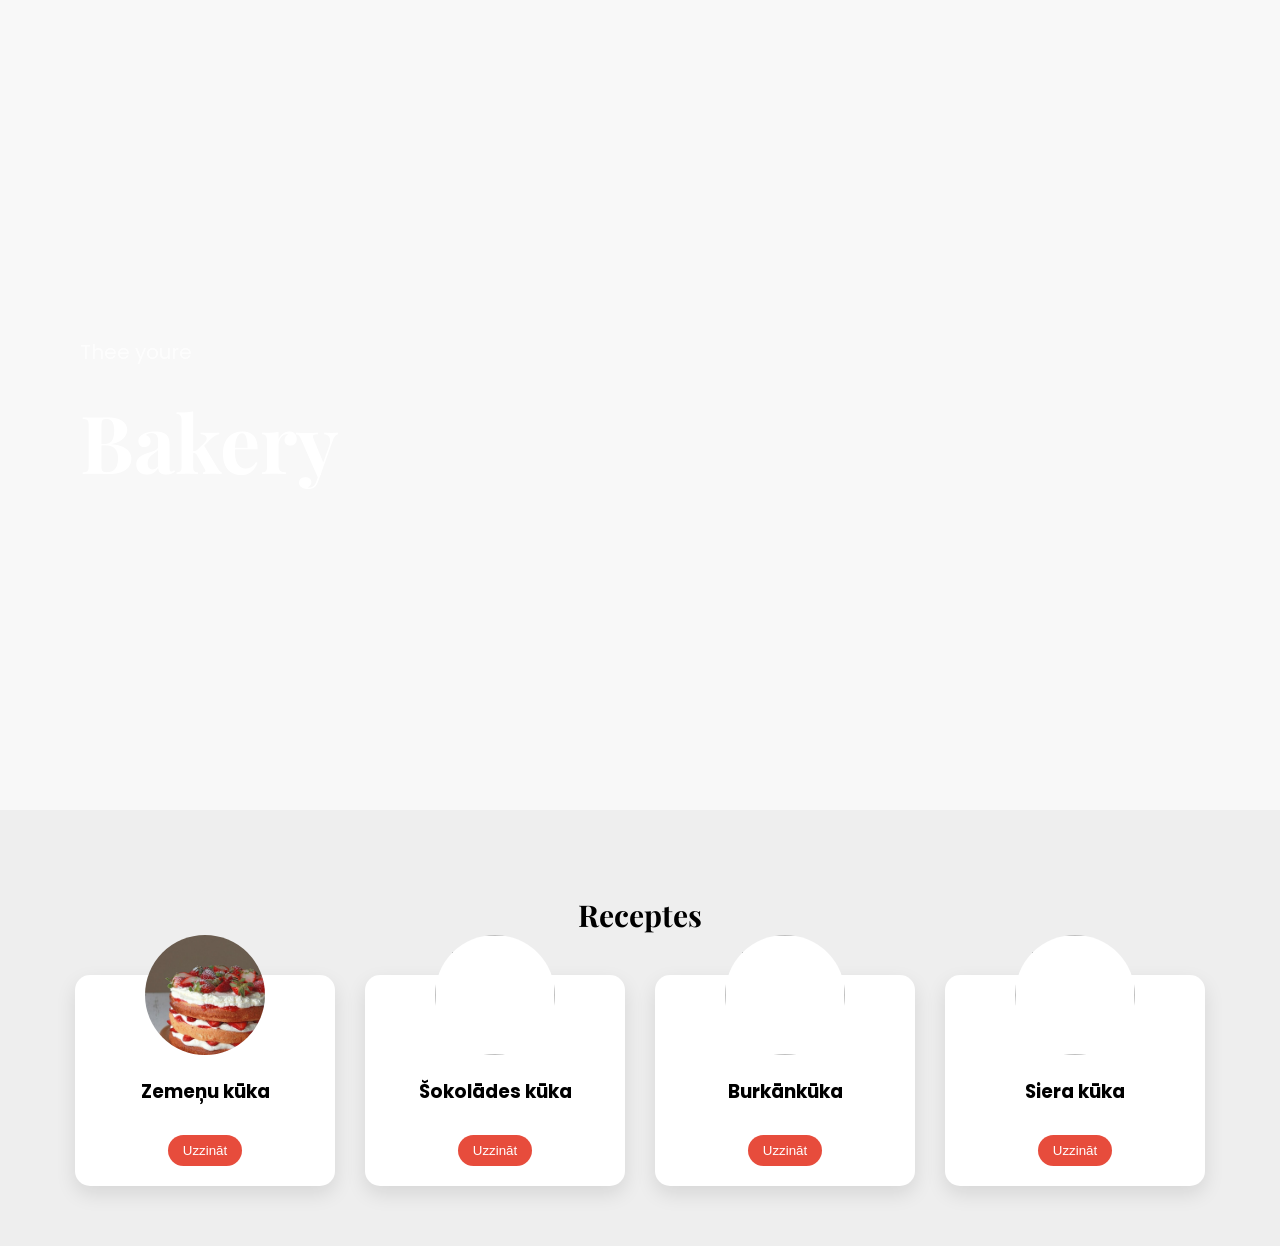
==== index.html @ bb01bf83 "Update index.html" ====
<!DOCTYPE html>
<html lang="lv">
<head>
<meta charset="UTF-8">
<title>Kūku pasaule</title>

<link rel="stylesheet" href="style.css">

<link href="https://fonts.googleapis.com/css2?family=Playfair+Display:wght@500&family=Poppins&display=swap" rel="stylesheet">
</head>

<body>

<section class="hero">
    <div class="hero-text">
        <p>Thee youre</p>
        <h1>Bakery</h1>
    </div>
</section>

<section class="products">
    <h2>Receptes</h2>

    <div class="product-grid">

        <a href="zemenu.html" class="product-card">
            <img src="zemenu.jpg">
            <h3>Zemeņu kūka</h3>
            <button>Uzzināt</button>
        </a>

        <a href="sokolades.html" class="product-card">
            <img src="https://source.unsplash.com/200x200/?chocolate-cake">
            <h3>Šokolādes kūka</h3>
            <button>Uzzināt</button>
        </a>

        <a href="burkanu.html" class="product-card">
            <img src="https://source.unsplash.com/200x200/?carrot-cake">
            <h3>Burkānkūka</h3>
            <button>Uzzināt</button>
        </a>

        <a href="siera.html" class="product-card">
            <img src="https://source.unsplash.com/200x200/?cheesecake">
            <h3>Siera kūka</h3>
            <button>Uzzināt</button>
        </a>

    </div>
</section>

</body>
</html>
---- style.css ----
body {
    margin: 0;
    font-family: 'Poppins', sans-serif;
    background: #f8f8f8;
}

/* HERO */
.hero {
    height: 90vh;
    background: url("https://images.unsplash.com/photo-1563729784474-d77dbb933a9e") no-repeat center/cover;
    display: flex;
    align-items: center;
    padding-left: 80px;
    color: white;
}

.hero-text p {
    font-size: 20px;
    opacity: 0.8;
}

.hero-text h1 {
    font-family: 'Playfair Display', serif;
    font-size: 80px;
    margin: 0;
}

/* PRODUKTI */
.products {
    padding: 60px;
    text-align: center;
    background: #eee;
}

.products h2 {
    font-family: 'Playfair Display', serif;
    font-size: 30px;
    margin-bottom: 40px;
}

.product-grid {
    display: flex;
    justify-content: center;
    gap: 30px;
    flex-wrap: wrap;
}

/* KARTIŅAS */
.product-card {
    background: white;
    width: 220px;
    padding: 20px;
    border-radius: 15px;
    text-decoration: none;
    color: black;
    box-shadow: 0 8px 20px rgba(0,0,0,0.1);
    transition: 0.3s;
}

.product-card img {
    width: 120px;
    height: 120px;
    border-radius: 50%;
    object-fit: cover;
    margin-top: -60px;
    background: white;
}

.product-card h3 {
    margin-top: 15px;
}

.product-card button {
    margin-top: 10px;
    padding: 8px 15px;
    border: none;
    background: #e74c3c;
    color: white;
    border-radius: 20px;
    cursor: pointer;
}

.product-card:hover {
    transform: translateY(-10px);
}
.hero.small {
    height: 40vh;
}

.recipe {
    max-width: 800px;
    margin: 40px auto;
    background: white;
    padding: 30px;
    border-radius: 15px;
    box-shadow: 0 10px 25px rgba(0,0,0,0.1);
}

.recipe img {
    width: 100%;
    border-radius: 10px;
}
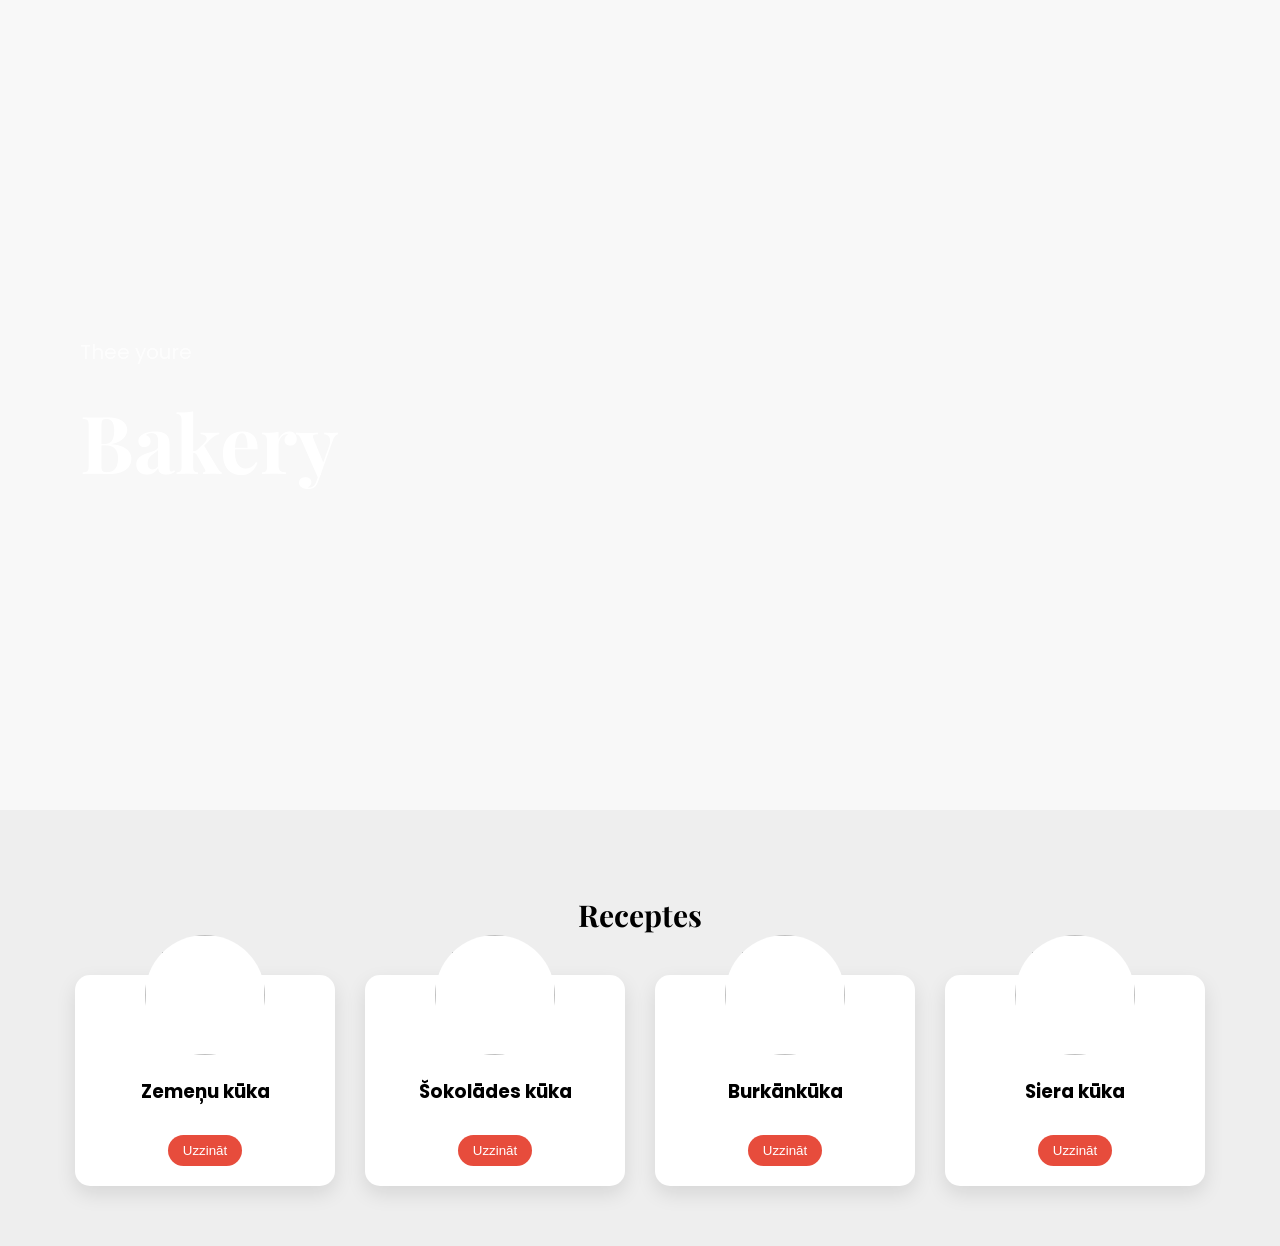
==== commit f8f0608a: "Update index.html" ====
--- a/index.html
+++ b/index.html
@@ -24,7 +24,7 @@
     <div class="product-grid">
 
         <a href="zemenu.html" class="product-card">
-            <img src="zemenu.jpg">
+            <img src="images/zemenu.jpg">
             <h3>Zemeņu kūka</h3>
             <button>Uzzināt</button>
         </a>
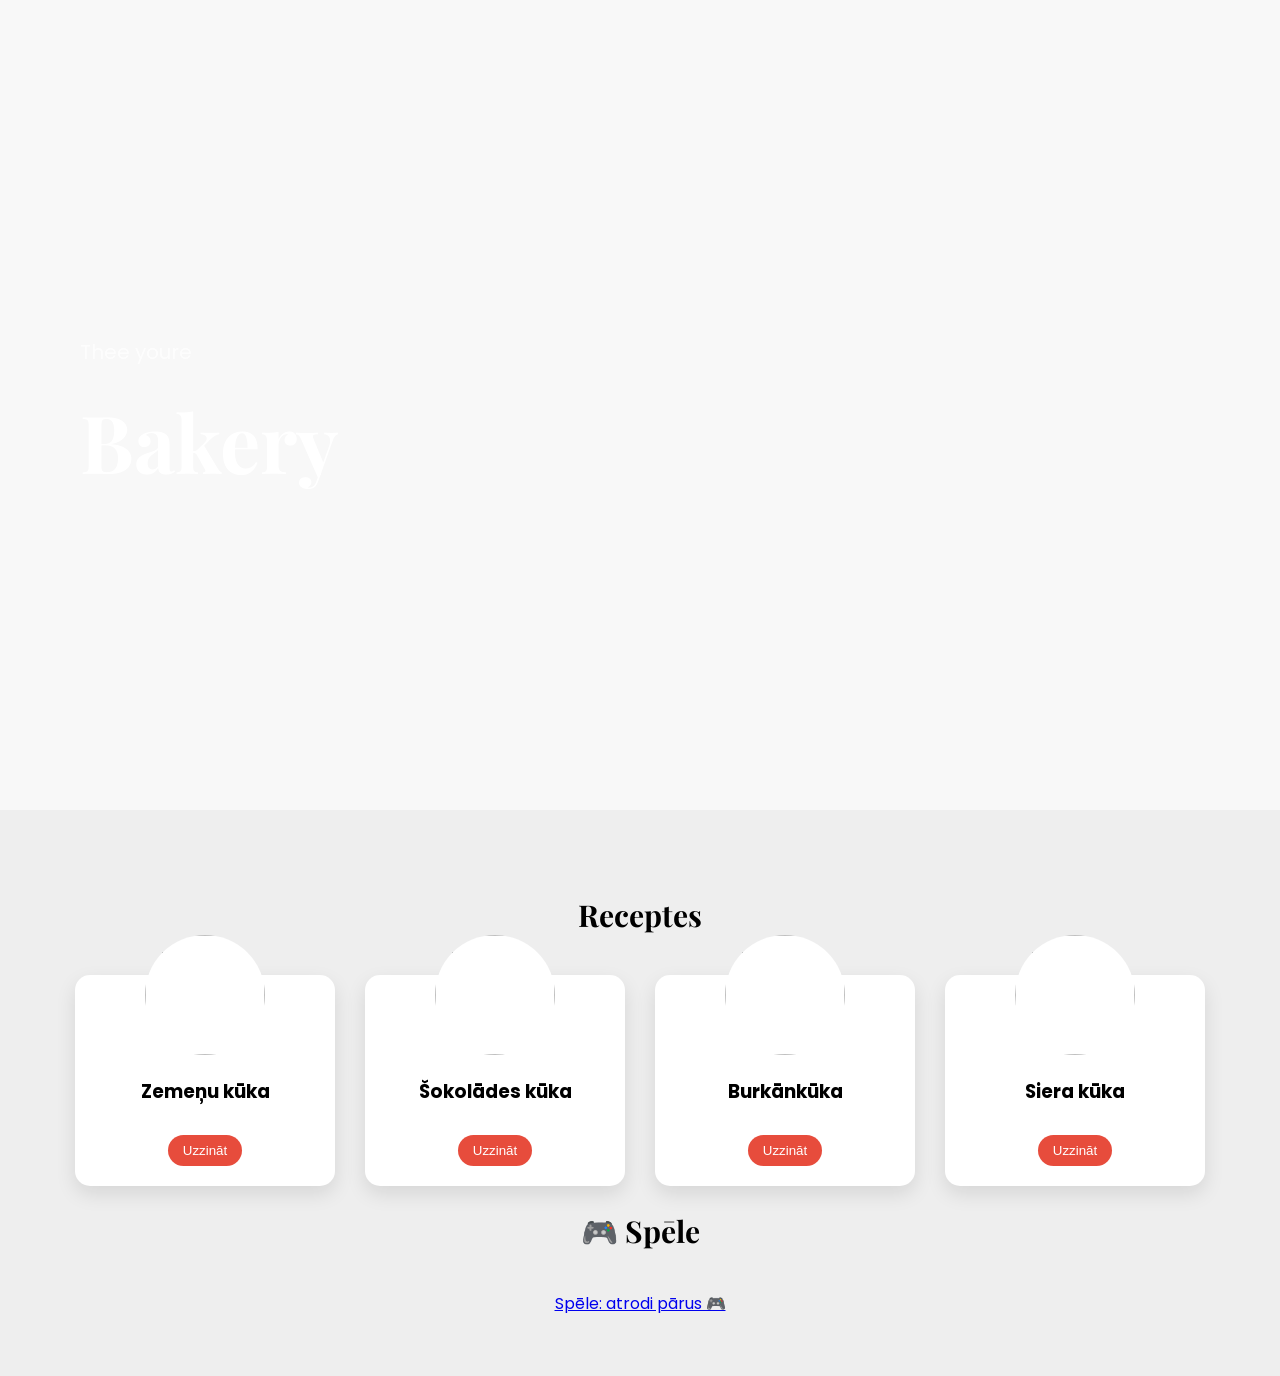
==== commit d0c5ad8c: "Update index.html" ====
--- a/index.html
+++ b/index.html
@@ -48,6 +48,15 @@
         </a>
 
     </div>
+      <h2>🎮 Spēle</h2>
+
+    <div class="grid">
+
+        <a href="spele.html" class="card game-card">
+            Spēle: atrodi pārus 🎮
+        </a>
+
+    </div>
 </section>
 
 </body>
--- a/style.css
+++ b/style.css
@@ -7,7 +7,7 @@
 /* HERO */
 .hero {
     height: 90vh;
-    background: url("https://images.unsplash.com/photo-1563729784474-d77dbb933a9e") no-repeat center/cover;
+    background: url("images/fons.jpg") no-repeat center/cover;
     display: flex;
     align-items: center;
     padding-left: 80px;
@@ -100,3 +100,52 @@
     width: 100%;
     border-radius: 10px;
 }
+
+/* SPĒLES KONTEINERS */
+.game-container {
+    text-align: center;
+    padding: 40px;
+}
+
+/* SPĒLES LAUKS */
+.game {
+    display: grid;
+    grid-template-columns: repeat(4, 90px);
+    gap: 15px;
+    justify-content: center;
+    margin: 30px 0;
+}
+
+/* KARTĪTES */
+.card-btn {
+    width: 90px;
+    height: 90px;
+    font-size: 30px;
+    border-radius: 15px;
+    border: none;
+    cursor: pointer;
+    background: white;
+    box-shadow: 0 6px 15px rgba(0,0,0,0.15);
+    transition: 0.3s;
+}
+
+.card-btn:hover {
+    transform: scale(1.1);
+}
+
+/* STATUS */
+#status {
+    font-size: 20px;
+    color: #e74c3c;
+}
+
+/* POGA */
+.back-btn {
+    display: inline-block;
+    padding: 10px 20px;
+    background: #e74c3c;
+    color: white;
+    border-radius: 20px;
+    text-decoration: none;
+    margin-top: 20px;
+}
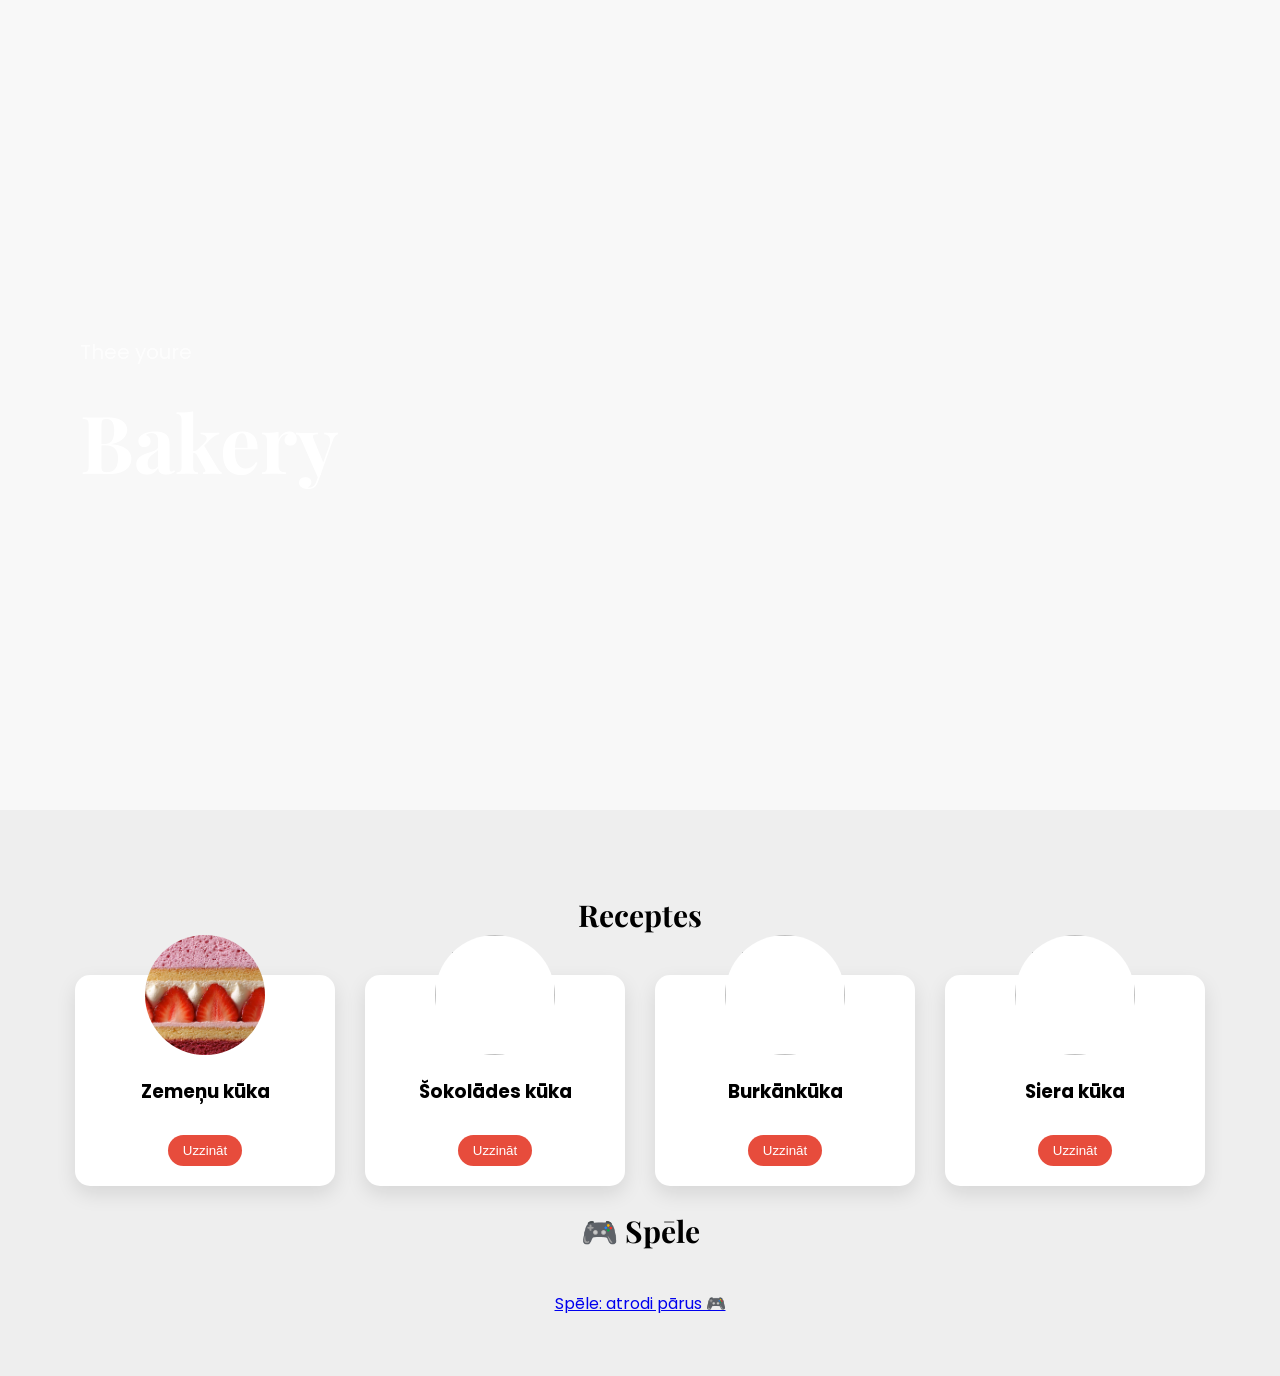
==== commit 511429ce: "Update index.html" ====
--- a/index.html
+++ b/index.html
@@ -24,7 +24,7 @@
     <div class="product-grid">
 
         <a href="zemenu.html" class="product-card">
-            <img src="images/zemenu.jpg">
+            <img src="zemenu.jpg">
             <h3>Zemeņu kūka</h3>
             <button>Uzzināt</button>
         </a>
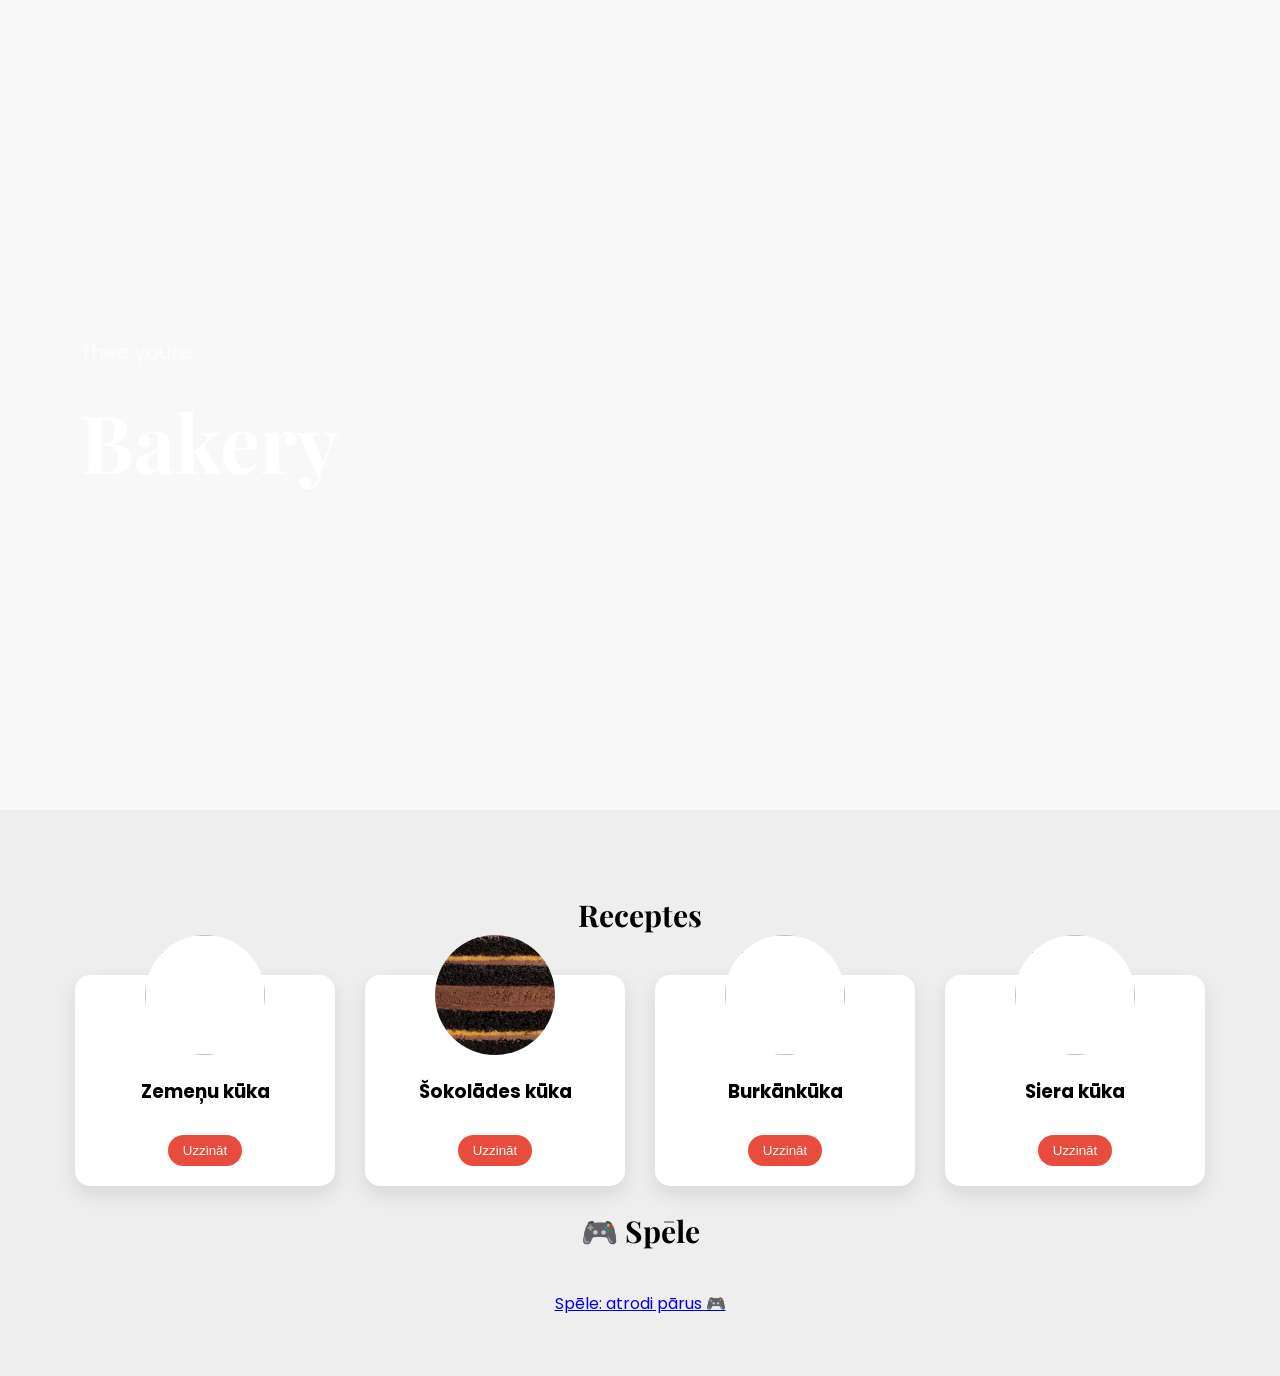
==== commit 41566dee: "Update index.html" ====
--- a/index.html
+++ b/index.html
@@ -30,7 +30,7 @@
         </a>
 
         <a href="sokolades.html" class="product-card">
-            <img src="https://source.unsplash.com/200x200/?chocolate-cake">
+            <img src="sokolades.jpg">
             <h3>Šokolādes kūka</h3>
             <button>Uzzināt</button>
         </a>
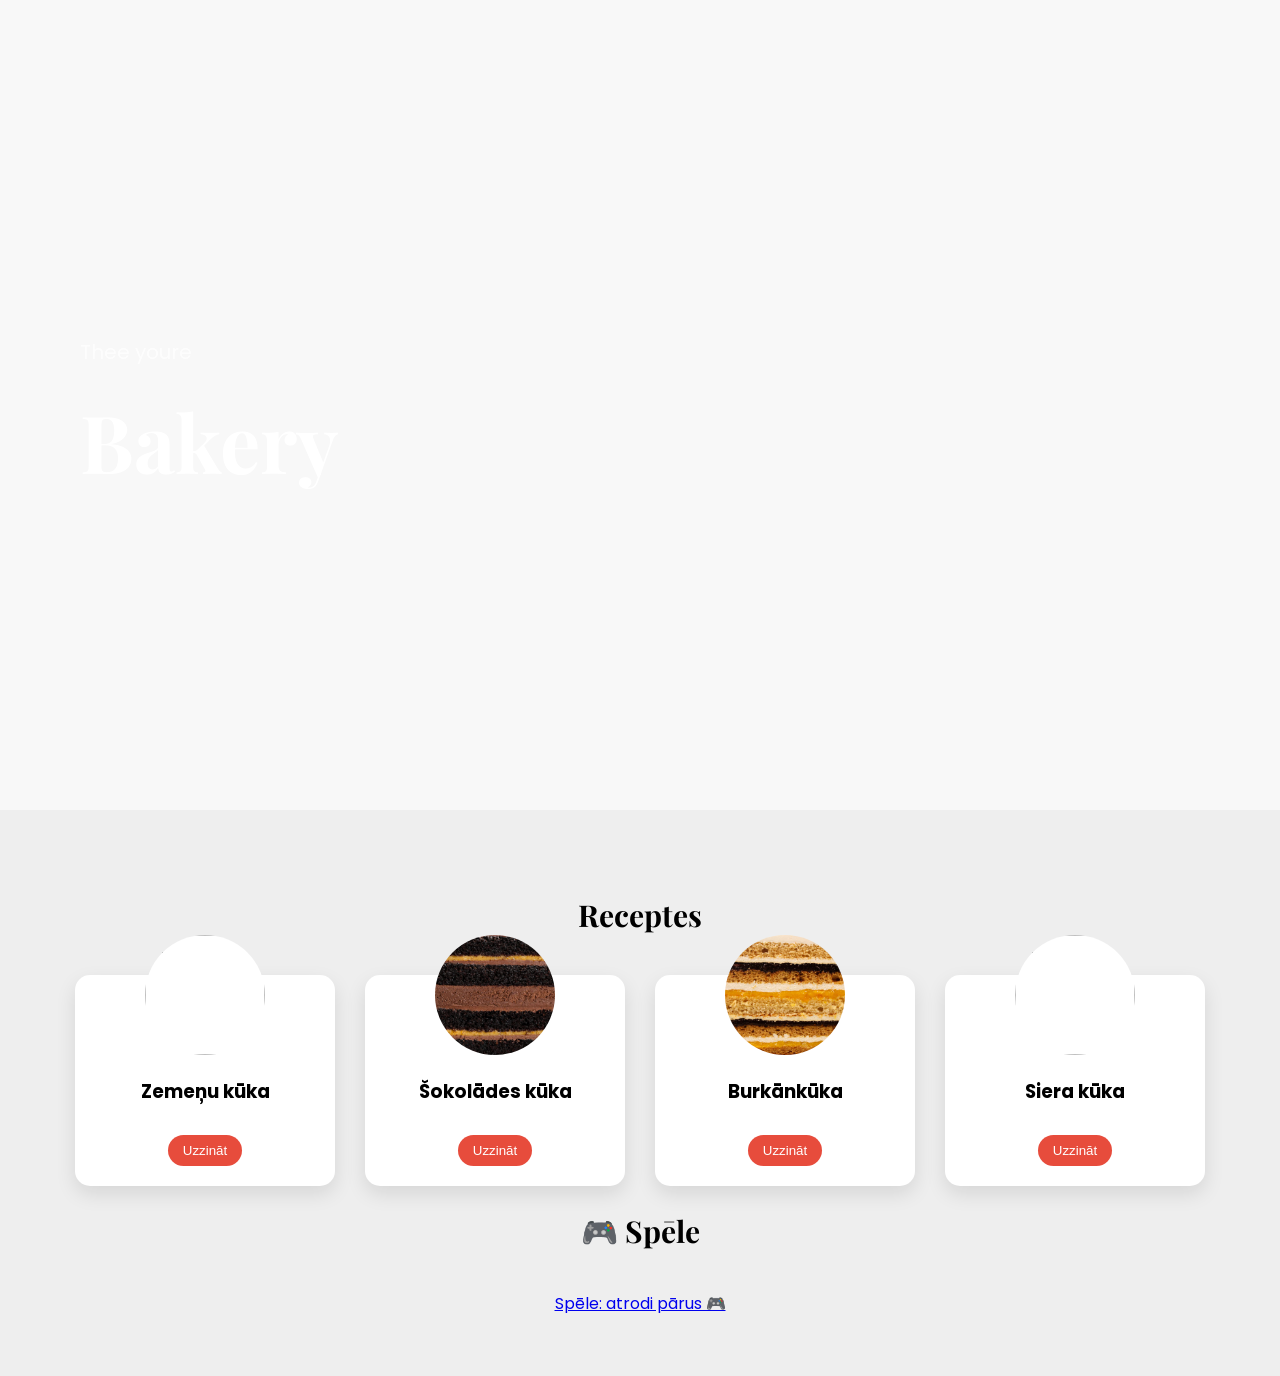
==== commit acc6f7ba: "Update index.html" ====
--- a/index.html
+++ b/index.html
@@ -36,13 +36,13 @@
         </a>
 
         <a href="burkanu.html" class="product-card">
-            <img src="https://source.unsplash.com/200x200/?carrot-cake">
+            <img src="burkanu.jpg">
             <h3>Burkānkūka</h3>
             <button>Uzzināt</button>
         </a>
 
-        <a href="siera.html" class="product-card">
-            <img src="https://source.unsplash.com/200x200/?cheesecake">
+        <a href="medus.html" class="product-card">
+            <img src="medus.jpg">
             <h3>Siera kūka</h3>
             <button>Uzzināt</button>
         </a>
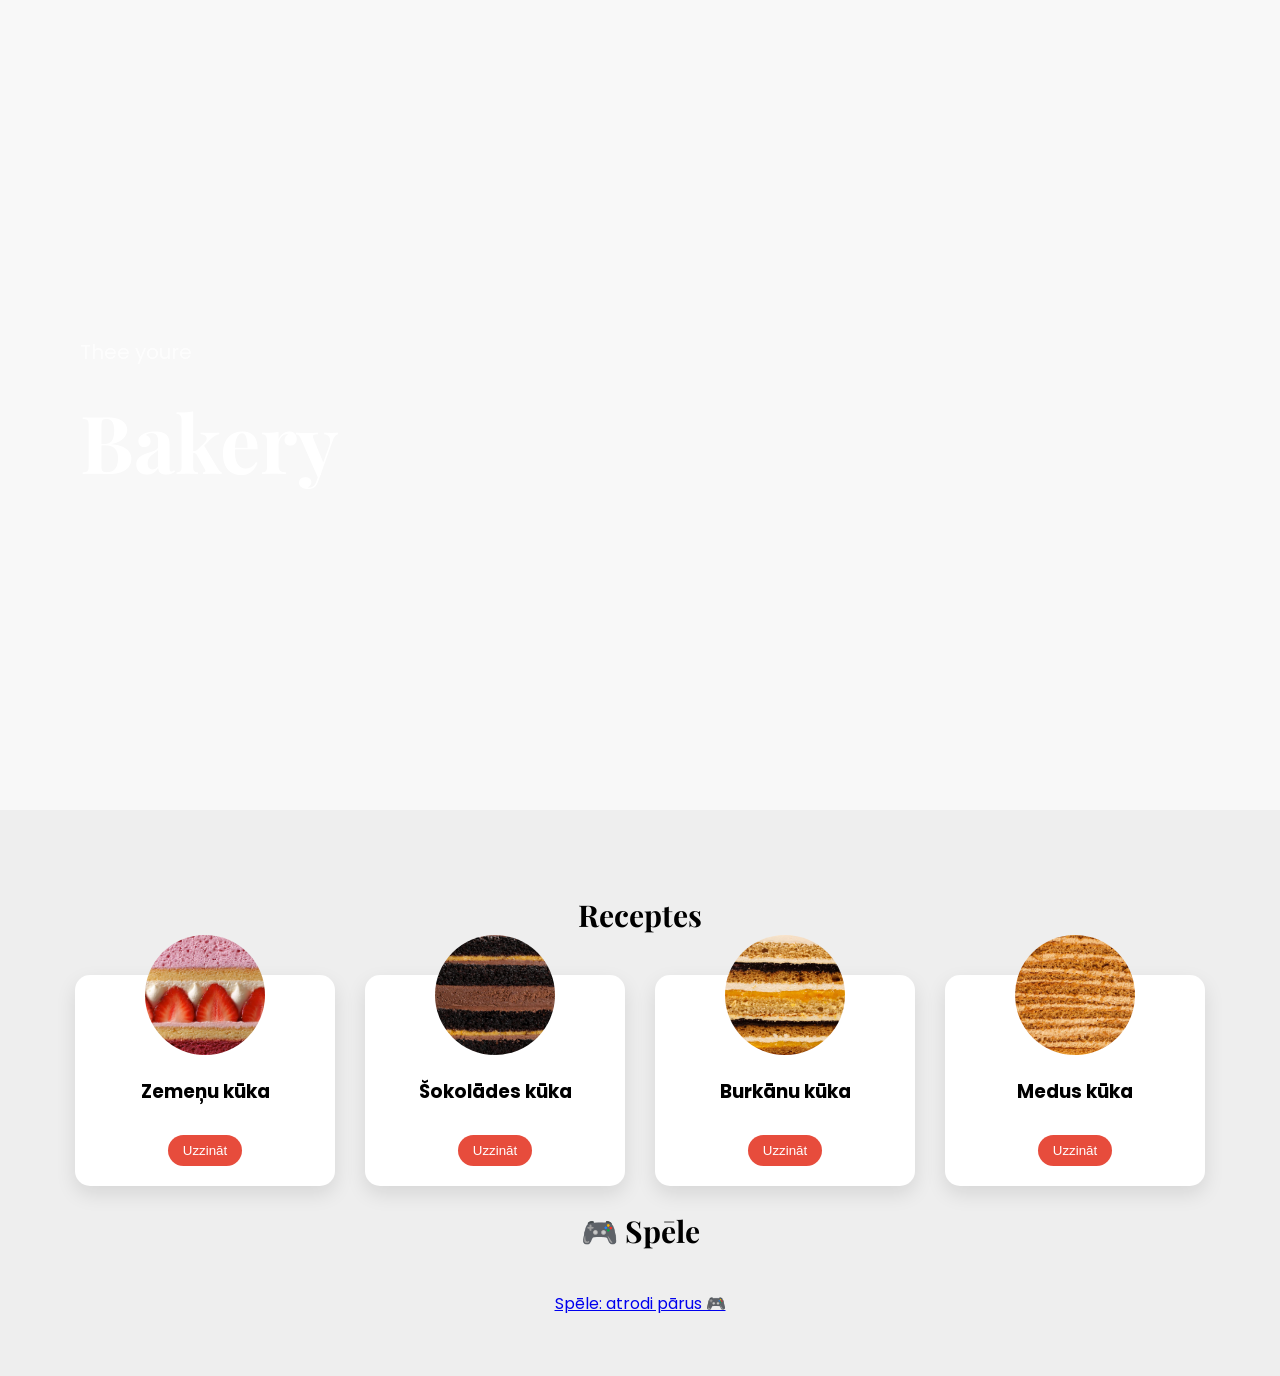
==== commit fbd3f1d4: "Update index.html" ====
--- a/index.html
+++ b/index.html
@@ -37,13 +37,13 @@
 
         <a href="burkanu.html" class="product-card">
             <img src="burkanu.jpg">
-            <h3>Burkānkūka</h3>
+            <h3>Burkānu kūka</h3>
             <button>Uzzināt</button>
         </a>
 
         <a href="medus.html" class="product-card">
             <img src="medus.jpg">
-            <h3>Siera kūka</h3>
+            <h3>Medus kūka</h3>
             <button>Uzzināt</button>
         </a>
 
--- a/style.css
+++ b/style.css
@@ -24,7 +24,9 @@
     font-size: 80px;
     margin: 0;
 }
-
+body {
+    color: black;
+}
 /* PRODUKTI */
 .products {
     padding: 60px;
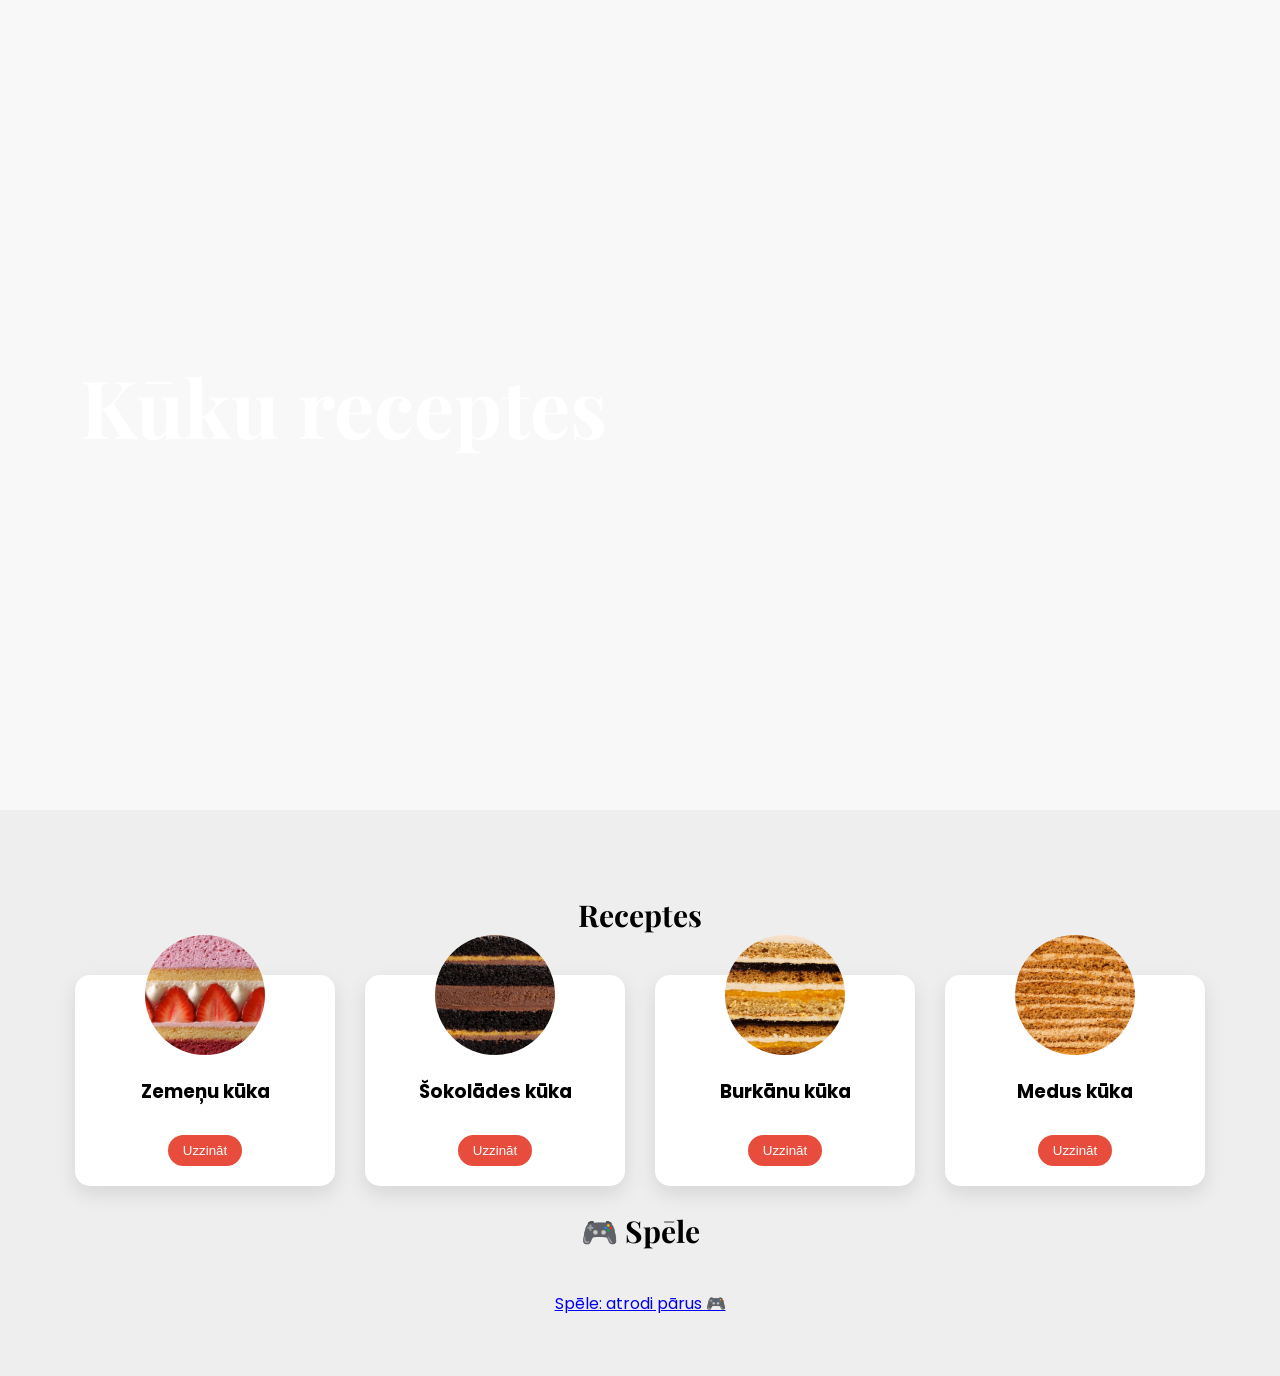
==== commit 97612edc: "Update index.html" ====
--- a/index.html
+++ b/index.html
@@ -13,8 +13,7 @@
 
 <section class="hero">
     <div class="hero-text">
-        <p>Thee youre</p>
-        <h1>Bakery</h1>
+        <h1>Kūku receptes</h1>
     </div>
 </section>
 
